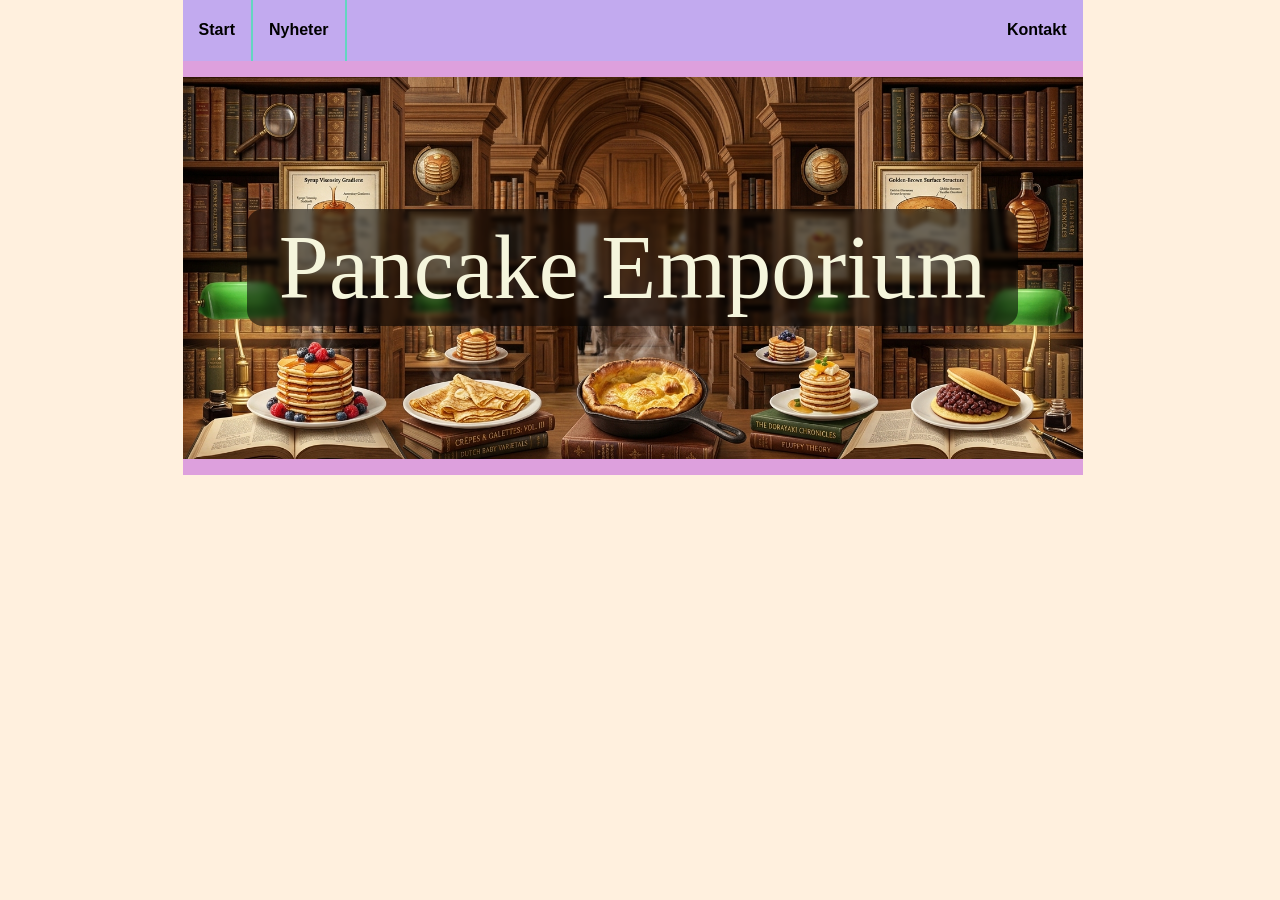
==== home.html @ 51b9dbff "skelett till startsidan" ====
<!doctype html>
<html lang="sv-SE">
	<head>
		<meta charset="utf-8" />
		<meta name="viewport" content="width=device-width" />
		<link rel="stylesheet" href="styles/styles.css" />
		<title>PANNKAKOR!!!</title>
	</head>

    <body>
        <div class="background">
            <header class="header">
				<nav class="main-menu">
					<ul class="nav-links">
						<li><a href="#">Start</a></li>
						<li><a href="#">Nyheter</a></li>
						<li><a href="#" id="contact">Kontakt</a></li>
					</ul>
				</nav>
			</header>

            <main>
                <section class="banner">
                    <img class="banner-image"
                    src="images/banner-no-logo.jpg"
                    alt="Library of all pancake knowledge known to man">
                    <section class="logo-container">
                        <h1>Pancake Emporium</h1>
                    </section>
                </section>
            </main>
        </div>
    </body>
</html>
---- styles/styles.css ----
*,
*::before,
*::after {
	box-sizing: border-box;
}

/* remove default spacing */
/* force styling of type through styling, rather than elements */

* {
	margin: 0;
	padding: 0;
	font: inherit;
	--favourite-color: plum;
}

html {
	scrollbar-gutter: stable;
	background-color: rgba(255, 228, 196, 0.546);
	/* background-color: oklch(from var(--favourite-color) l c -120deg); */
    display: flex;
    justify-content: center;
}

.background {
	background-color: var(--favourite-color);
}

img,
picture,
svg,
video {
	display: inline-block;
	max-width: 100%;
}

header {
	margin-bottom: 1rem;

}
/* .main-menu {
	display: flex;
} */
.nav-links {
	/* float: left; */
	display: flex;
	font-weight: bold;
	font-family: "Franklin Gothic Medium", "Arial Narrow", Arial, sans-serif;
	list-style-type: none;
	background-color: oklch(from var(--favourite-color) l 0.1 -60deg);

	li {
		border-right: 2.5px solid oklch(from var(--favourite-color) 0.8 c -180deg);

		&:last-of-type {
			border-right: none;
			margin-inline-start: auto;
		}
	}

	a {
		display: block;
		color: black;
		text-align: center;
		padding: 1rem 1rem;
		text-decoration: none;

		&:hover {
			background-color: oklch(from var(--favourite-color) l c 20deg);
			cursor: url("/images/moose-icon-32.png"), auto;
		}
	}
}
body {
	/* min-block-size: 100 svh;
	min-height: 100vh; */
	width: max(600px, 100vh);
	line-height: 1.6lh;
    display: flex;
    justify-content: center;
    
}



main {
	margin-block: 1em;
	font-family: sans-serif;

	h1,
	h2,
	h3 {
		margin: 0;
		margin-bottom: 0;
	}

	h2 {
		font-size: 1.4rem;
		font-weight: bold;
	}

	h3 {
		font-size: 1.2rem;
		font-weight: bold;
		font-style: italic;
	}

	ul,
	ol {
		list-style-position: inside;
		padding-inline-start: 1rem;
	}

	ul {
		list-style-type: disc;
	}

	ol {
		list-style-type: decimal;
	}
}
.contents {
	width: 100%;
	display: inline-block;



    
    
}

.sub-heading {
	font-size: 1.2rem;
	font-weight: bold;
    margin: 0;
	
}

.banner {
    display: grid;
    place-items: center;
    

    .banner-image {
        grid-column: 1 /2 ;
        grid-row: 1 / 2;
        width: max(100%, 60vh);
    }

    .logo-container {

        h1 {
            font-size: 10vh;
            font-family: Cambria, Cochin, Georgia, Times, 'Times New Roman', serif;
            color: beige;
            margin: 0;
            line-height: 1.3;
            
        }

        background-color: rgba(0, 0, 0, 0.548);
        backdrop-filter: blur(2px);
        padding-inline: 2rem;
        border-radius: 1rem;

        
        height: max-content;
        
        grid-column: 1 / 2;
        grid-row: 1 / 2;
        

        
        
    }
}

.recipie {
	background-color: oklch(from plum l c 20deg);
	
	margin-block: 1rem;
	line-height: 2;
	text-wrap-style: pretty;
    display: grid;
    grid-template-columns: 1fr 1fr;
    align-items: stretch;
    

    gap: 1rem;
    padding: 1rem;

    .recipie-name {
		font-family: monospace;
		font-size: 3rem;
		font-weight: bold;
        margin: none;
        	}

	p {
		margin-left: 1rem;
	}

    img {
        padding: 0;
    }

    /* > * {
        border: 20px solid green;
    } */
    
    > * {

        padding: 0.9rem;
        border: 0.1rem solid transparent;

        &:hover {
        box-shadow: 0 12px 24px rgba(0, 0, 0, 0.502);
        border-radius: 1%;
        border: 0.1rem solid oklch(from plum calc(l + 5) calc(c + 0.1) 20deg)
        }
    }
    

   .instructions {
        text-wrap-style: pretty;
        
        
   }

    



	/* li:hover {
		font-weight: bolder;
		background-color: oklch(from plum l c calc((sibling-index() - 1) * 20deg));
	} */
}

.serving-suggestion {
	display: flex;
	gap: 6%;
	max-width: 100%;

	img {
		max-width: 47%;
		object-fit: cover;
	}
}
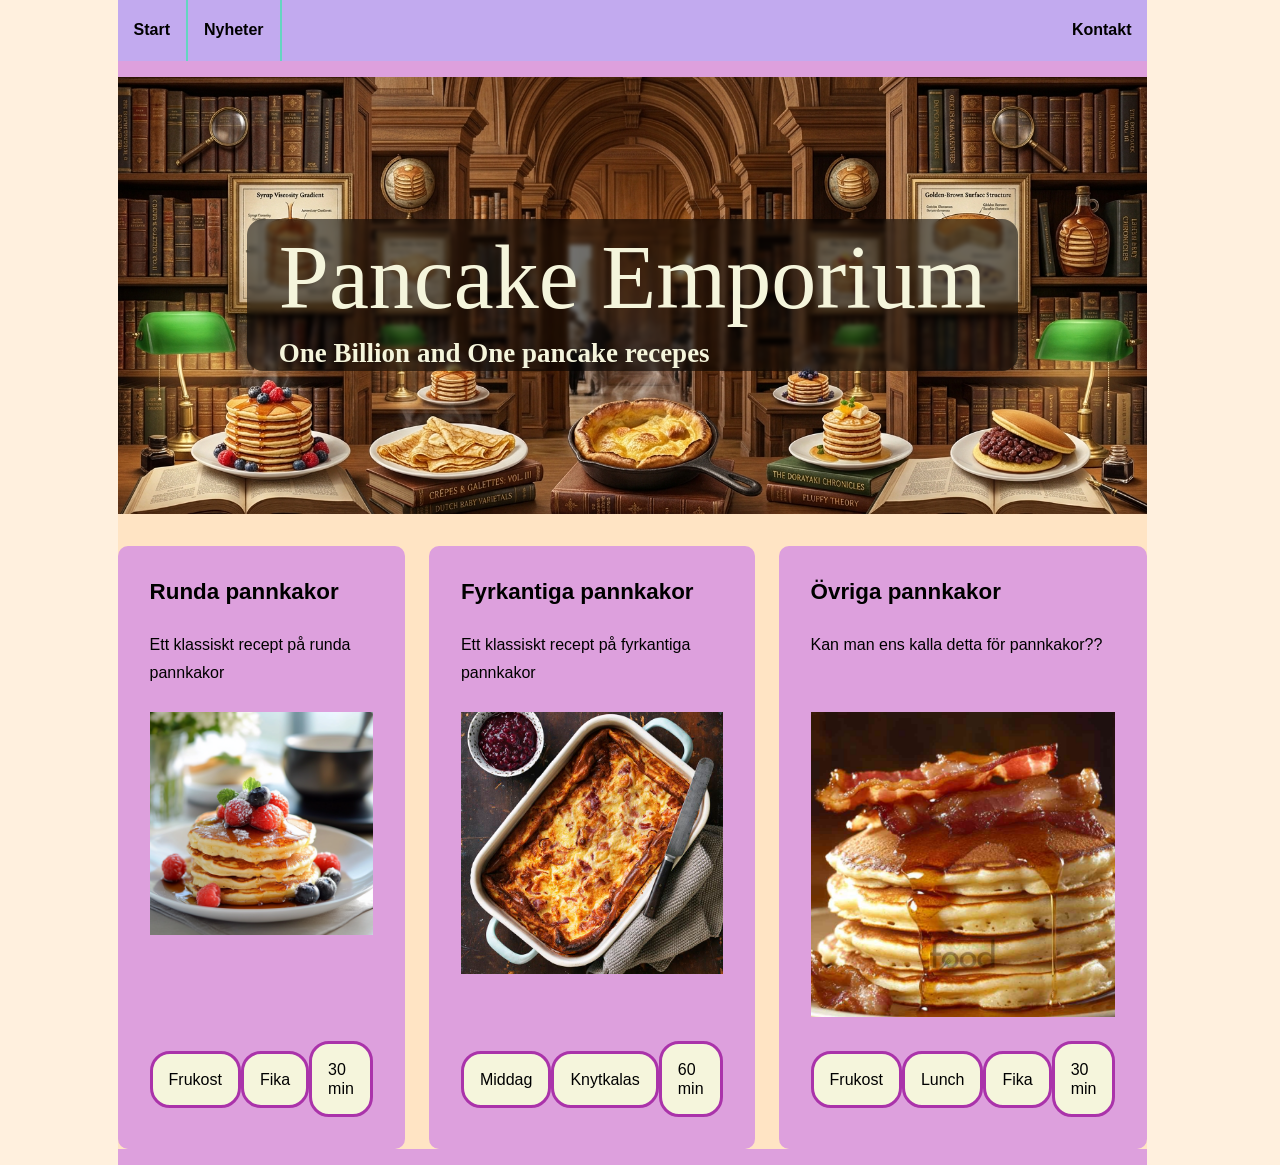
==== commit b4c707fa: "Grid, recepe cards" ====
--- a/home.html
+++ b/home.html
@@ -24,9 +24,48 @@
                     <img class="banner-image"
                     src="images/banner-no-logo.jpg"
                     alt="Library of all pancake knowledge known to man">
-                    <section class="logo-container">
+                    <div class="logo-container">
                         <h1>Pancake Emporium</h1>
-                    </section>
+                        <h2>One Billion and One pancake recepes</h2>
+                    </div>
+                </section>
+
+                <section class="recipe-cards-container">
+                    <div class="recipe-card" id="recipe1">
+                        <h2>Runda pannkakor</h2>
+                        <p>Ett klassiskt recept på runda pannkakor</p>
+                        <img class="recipe-teaser" src="images/Image_1-44-4079097114.png" alt="Runda pannkakor">
+                        <div class="tags-pill">
+                            <p>Frukost</p>
+                            <p>Fika</p>
+                            <p>30 min</p>
+                        </div>
+                    </div>
+
+                    <div class="recipe-card" id="recipe2">
+                        <h2>Fyrkantiga pannkakor</h2>
+                        <p>Ett klassiskt recept på fyrkantiga pannkakor</p>
+                        <img class="recipe-teaser" src="images/fläskpannkaka.jpg" alt="Fläskpannkaka">
+                        <div class="tags-pill">
+                            <p>Middag</p>
+                            <p>Knytkalas</p>
+                            <p>60 min</p>
+                        </div>
+                    
+                    </div>
+                    <div class="recipe-card" id="recipe3">
+                        <h2>Övriga pannkakor</h2>
+                        <p>Kan man ens kalla detta för pannkakor??</p>
+                        <img class="recepe-teaser" src="images/Pancakes-and-Bacon-2-578950304.jpg" alt="Pancakes with syrup and bacon">
+                        <div class="tags-pill">
+                            <p>Frukost</p>
+                            <p>Lunch</p>
+                            <p>Fika</p>
+                            <p>30 min</p>
+                        </div>
+                    </div>
+
+
                 </section>
             </main>
         </div>
--- a/styles/styles.css
+++ b/styles/styles.css
@@ -24,6 +24,8 @@
 
 .background {
 	background-color: var(--favourite-color);
+	border: 0;
+	padding: 0;
 }
 
 img,
@@ -86,6 +88,7 @@
 main {
 	margin-block: 1em;
 	font-family: sans-serif;
+	background-color: bisque;
 
 	h1,
 	h2,
@@ -149,7 +152,7 @@
 
     .logo-container {
 
-        h1 {
+        h1,h2 {
             font-size: 10vh;
             font-family: Cambria, Cochin, Georgia, Times, 'Times New Roman', serif;
             color: beige;
@@ -158,6 +161,8 @@
             
         }
 
+		h2 {font-size: 3vh;}
+
         background-color: rgba(0, 0, 0, 0.548);
         backdrop-filter: blur(2px);
         padding-inline: 2rem;
@@ -168,12 +173,56 @@
         
         grid-column: 1 / 2;
         grid-row: 1 / 2;
-        
-
-        
-        
-    }
-}
+                     
+    }
+}
+
+.recipe-cards-container {
+	margin-block-start: 1rem;
+	padding-block-start: 1rem;
+	
+	display: grid;
+	grid-template-columns: 1fr 1fr 1fr;
+	justify-items: center;
+	align-items: center;
+	gap: 1.5rem;
+	
+}
+
+.recipe-card {
+	display: grid;
+	grid-template-rows: subgrid;
+	background-color: plum;
+	grid-row: span 4;
+	padding: 2rem;
+	border-radius: 10px;
+
+	
+
+	img {
+		aspect-ratio: 1/1;
+		width: 100%;
+		object-fit: cover;
+	}
+}
+
+.tags-pill {
+	display: flex;
+	justify-content: space-around;
+	align-items: center;
+	
+	p {
+		background:beige;
+		padding: 1rem;
+		border: 0.2rem solid rgb(170, 51, 170);
+		border-radius: 20px;
+		line-height: 1.2;
+		flex: 0 1 auto;
+		
+	}
+	
+}
+
 
 .recipie {
 	background-color: oklch(from plum l c 20deg);
@@ -194,7 +243,7 @@
 		font-size: 3rem;
 		font-weight: bold;
         margin: none;
-        	}
+    }
 
 	p {
 		margin-left: 1rem;
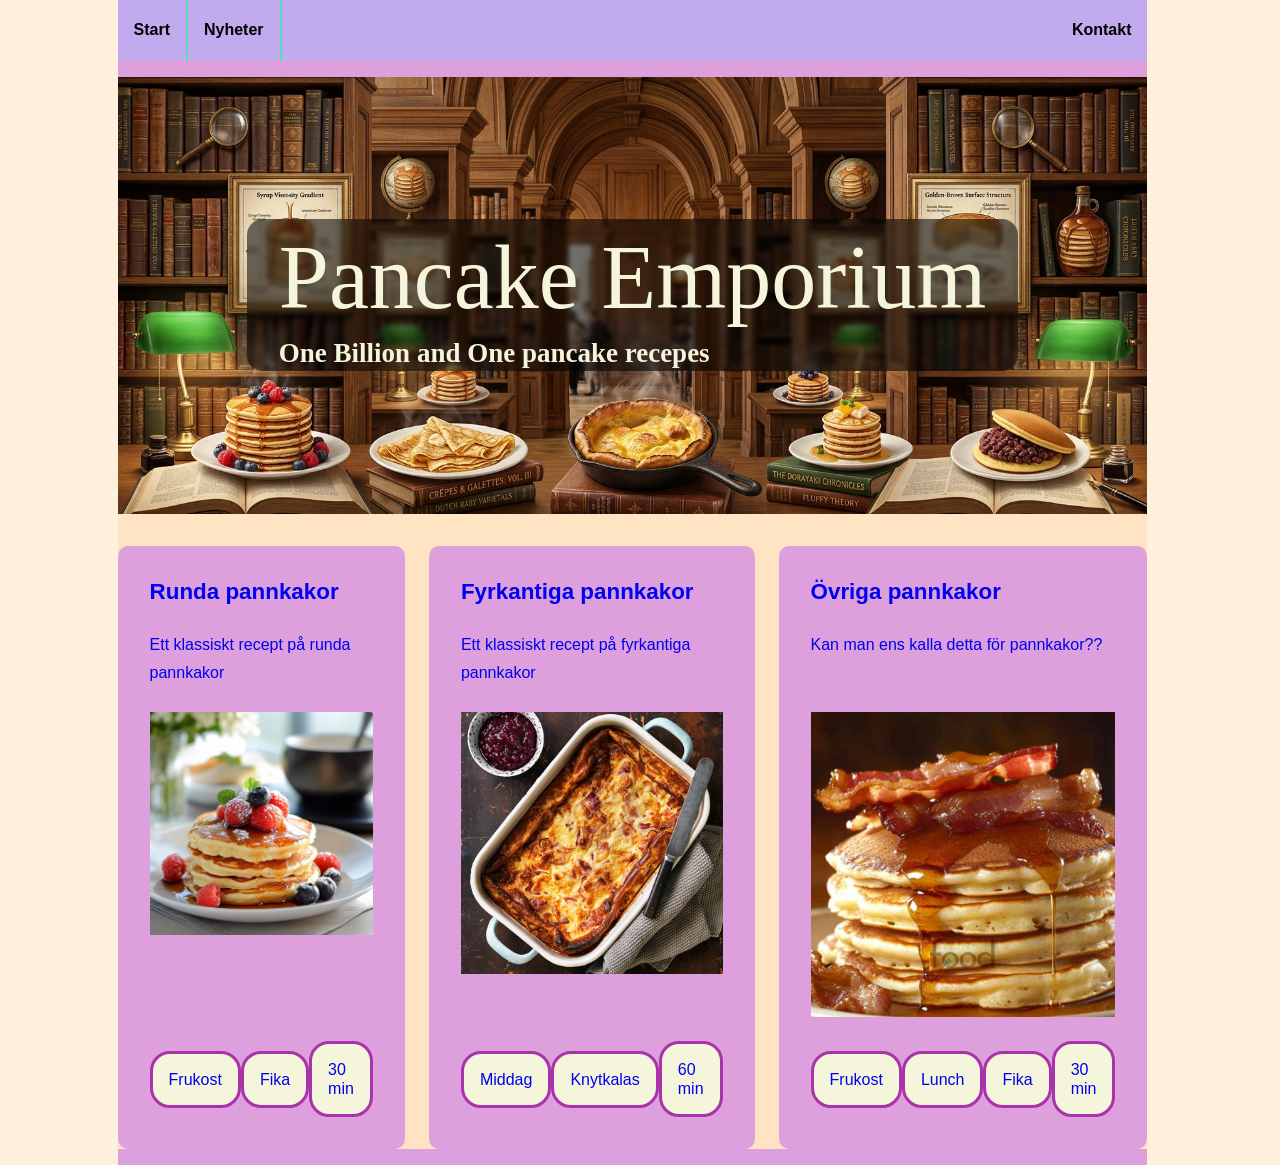
==== commit c21acff2: "grid, recepe cards forts" ====
--- a/home.html
+++ b/home.html
@@ -31,7 +31,7 @@
                 </section>
 
                 <section class="recipe-cards-container">
-                    <div class="recipe-card" id="recipe1">
+                    <a class="recipe-card" href="index.html" id="recipe1">
                         <h2>Runda pannkakor</h2>
                         <p>Ett klassiskt recept på runda pannkakor</p>
                         <img class="recipe-teaser" src="images/Image_1-44-4079097114.png" alt="Runda pannkakor">
@@ -40,9 +40,9 @@
                             <p>Fika</p>
                             <p>30 min</p>
                         </div>
-                    </div>
+                    </a>
 
-                    <div class="recipe-card" id="recipe2">
+                    <a class="recipe-card" href="index.html" id="recipe2">
                         <h2>Fyrkantiga pannkakor</h2>
                         <p>Ett klassiskt recept på fyrkantiga pannkakor</p>
                         <img class="recipe-teaser" src="images/fläskpannkaka.jpg" alt="Fläskpannkaka">
@@ -52,8 +52,8 @@
                             <p>60 min</p>
                         </div>
                     
-                    </div>
-                    <div class="recipe-card" id="recipe3">
+                    </a>
+                    <a class="recipe-card" href="index.html" id="recipe3">
                         <h2>Övriga pannkakor</h2>
                         <p>Kan man ens kalla detta för pannkakor??</p>
                         <img class="recepe-teaser" src="images/Pancakes-and-Bacon-2-578950304.jpg" alt="Pancakes with syrup and bacon">
@@ -63,7 +63,7 @@
                             <p>Fika</p>
                             <p>30 min</p>
                         </div>
-                    </div>
+                    </a>
 
 
                 </section>
--- a/styles/styles.css
+++ b/styles/styles.css
@@ -187,9 +187,11 @@
 	align-items: center;
 	gap: 1.5rem;
 	
+	
 }
 
 .recipe-card {
+	text-decoration: none;
 	display: grid;
 	grid-template-rows: subgrid;
 	background-color: plum;
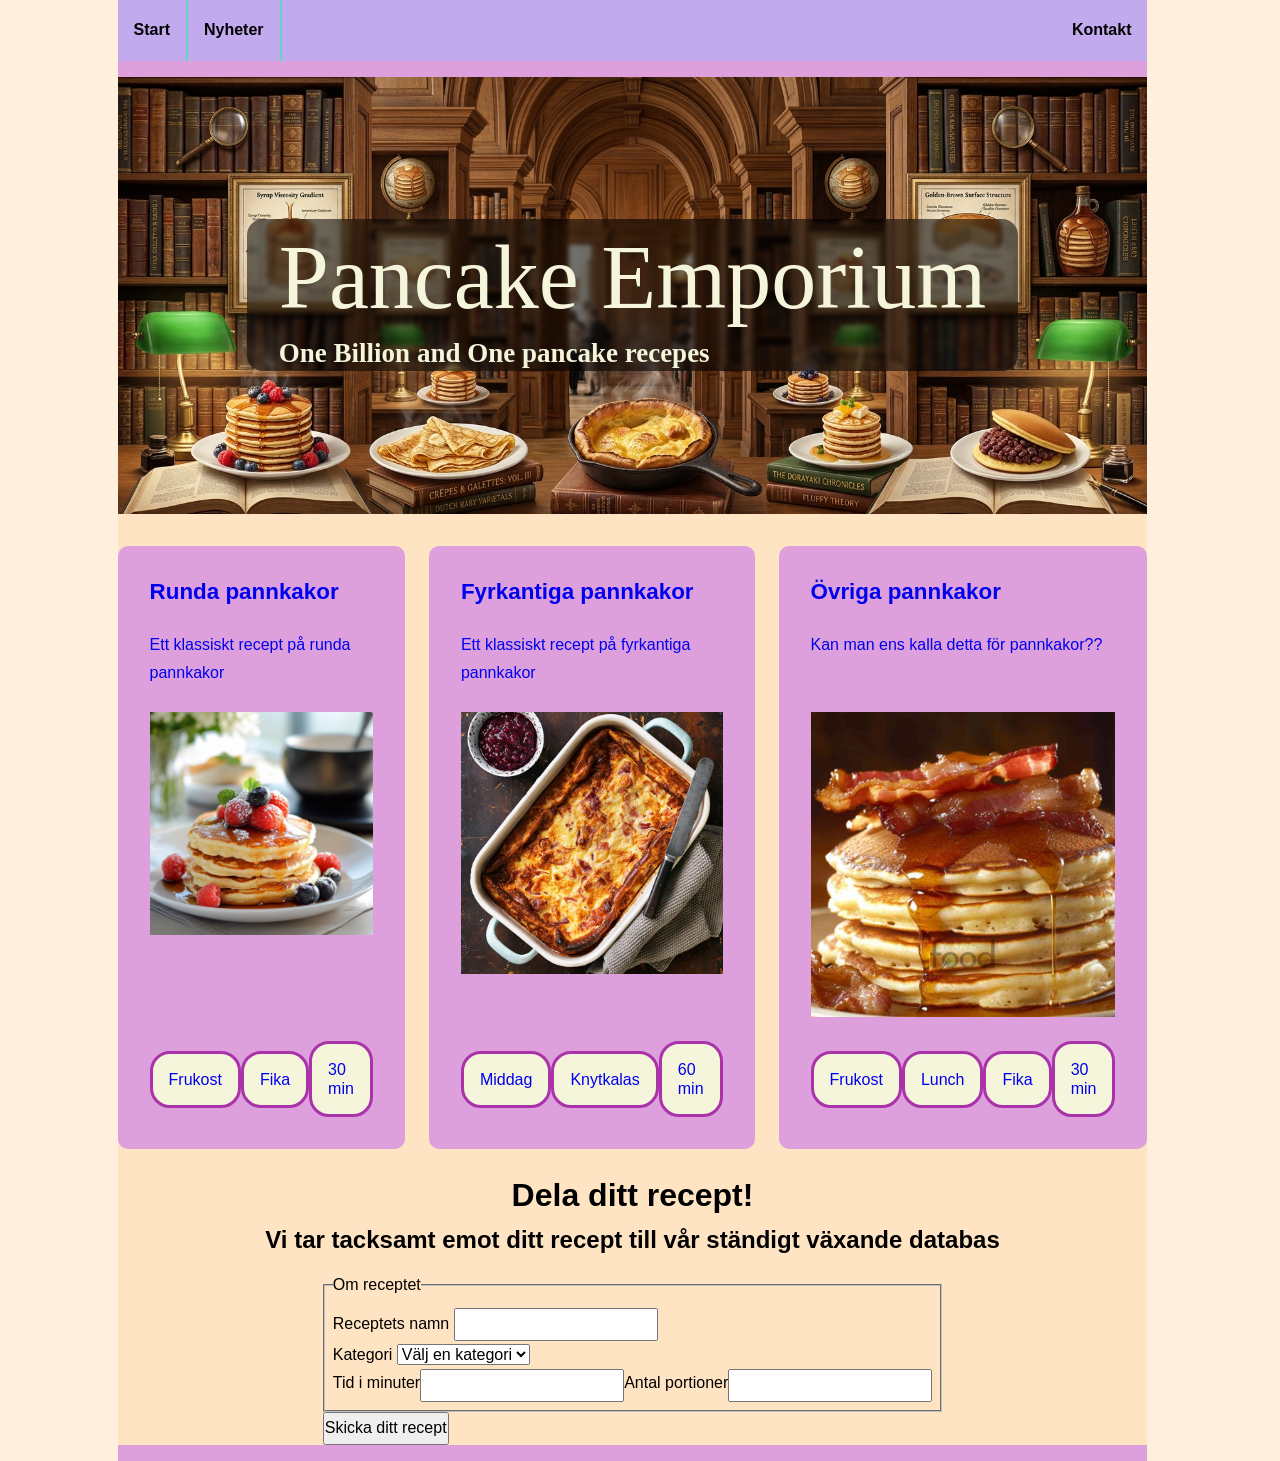
==== commit a77f34b8: "Forms part1" ====
--- a/home.html
+++ b/home.html
@@ -67,6 +67,42 @@
 
 
                 </section>
+                <section class="form-container">
+                    <h1>Dela ditt recept!</h1>
+                    <h2>Vi tar tacksamt emot ditt recept till vår ständigt växande databas</h2>
+                    <form action="" method="get">
+                        <fieldset class="recipe-name">
+                            <legend>Om receptet</legend>
+                                <div>
+                                    <label for="recipe-name">Receptets namn</label>
+                                    <input type="text" id="recipe-name" name="recipe-name" required>
+                                </div>
+
+                               <div>
+                                <label for="category">Kategori</label>
+                                <select name="category" id="category">
+                                    <option value="">Välj en kategori</option>
+                                    <option value="Frukost">Frukost</option>
+                                    <option value="Middag">Middag</option>
+                                    <option value="Lunch">Lunch</option>
+                                    <option value="Knytkalas">Knytkalas</option>
+                                    <option value="Fika">Fika</option>
+                                </select>
+                               </div>
+                               
+                            <div class="flex-div">
+                                <label for="time-required">Tid i minuter</label>
+                                <input type="text" id="time-required" name="time-required">
+
+                                <label for="number-portions">Antal portioner</label>
+                                <input type="text" id="number-portions" name="number portions">
+                            </div>
+                               
+                        </fieldset>
+
+                        <button type="submit">Skicka ditt recept</button>
+                    </form>
+                </section>
             </main>
         </div>
     </body>
--- a/styles/styles.css
+++ b/styles/styles.css
@@ -225,6 +225,41 @@
 	
 }
 
+.form-container {
+	margin-block-start: 2rem;
+	display:flex;
+	flex-direction: column;
+	align-items: center;
+
+
+	h1,h2 {
+		font-family: 'Segoe UI', Tahoma, Geneva, Verdana, sans-serif;
+		font-weight: bold;
+	}
+	h1 {
+		font-size: 2rem;
+		margin-block-end: 1rem;
+	}
+
+	h2 {
+		font-size: 1.5rem;
+		margin-block-end: 1rem;
+	}
+
+	fieldset {
+		padding: 0.5rem;
+		
+		option:not([value=""]) {
+			padding: 0.2rem;
+			font-weight: bold;
+		}
+	}
+
+	.flex-div {
+		display: flex;
+	}
+	
+}
 
 .recipie {
 	background-color: oklch(from plum l c 20deg);
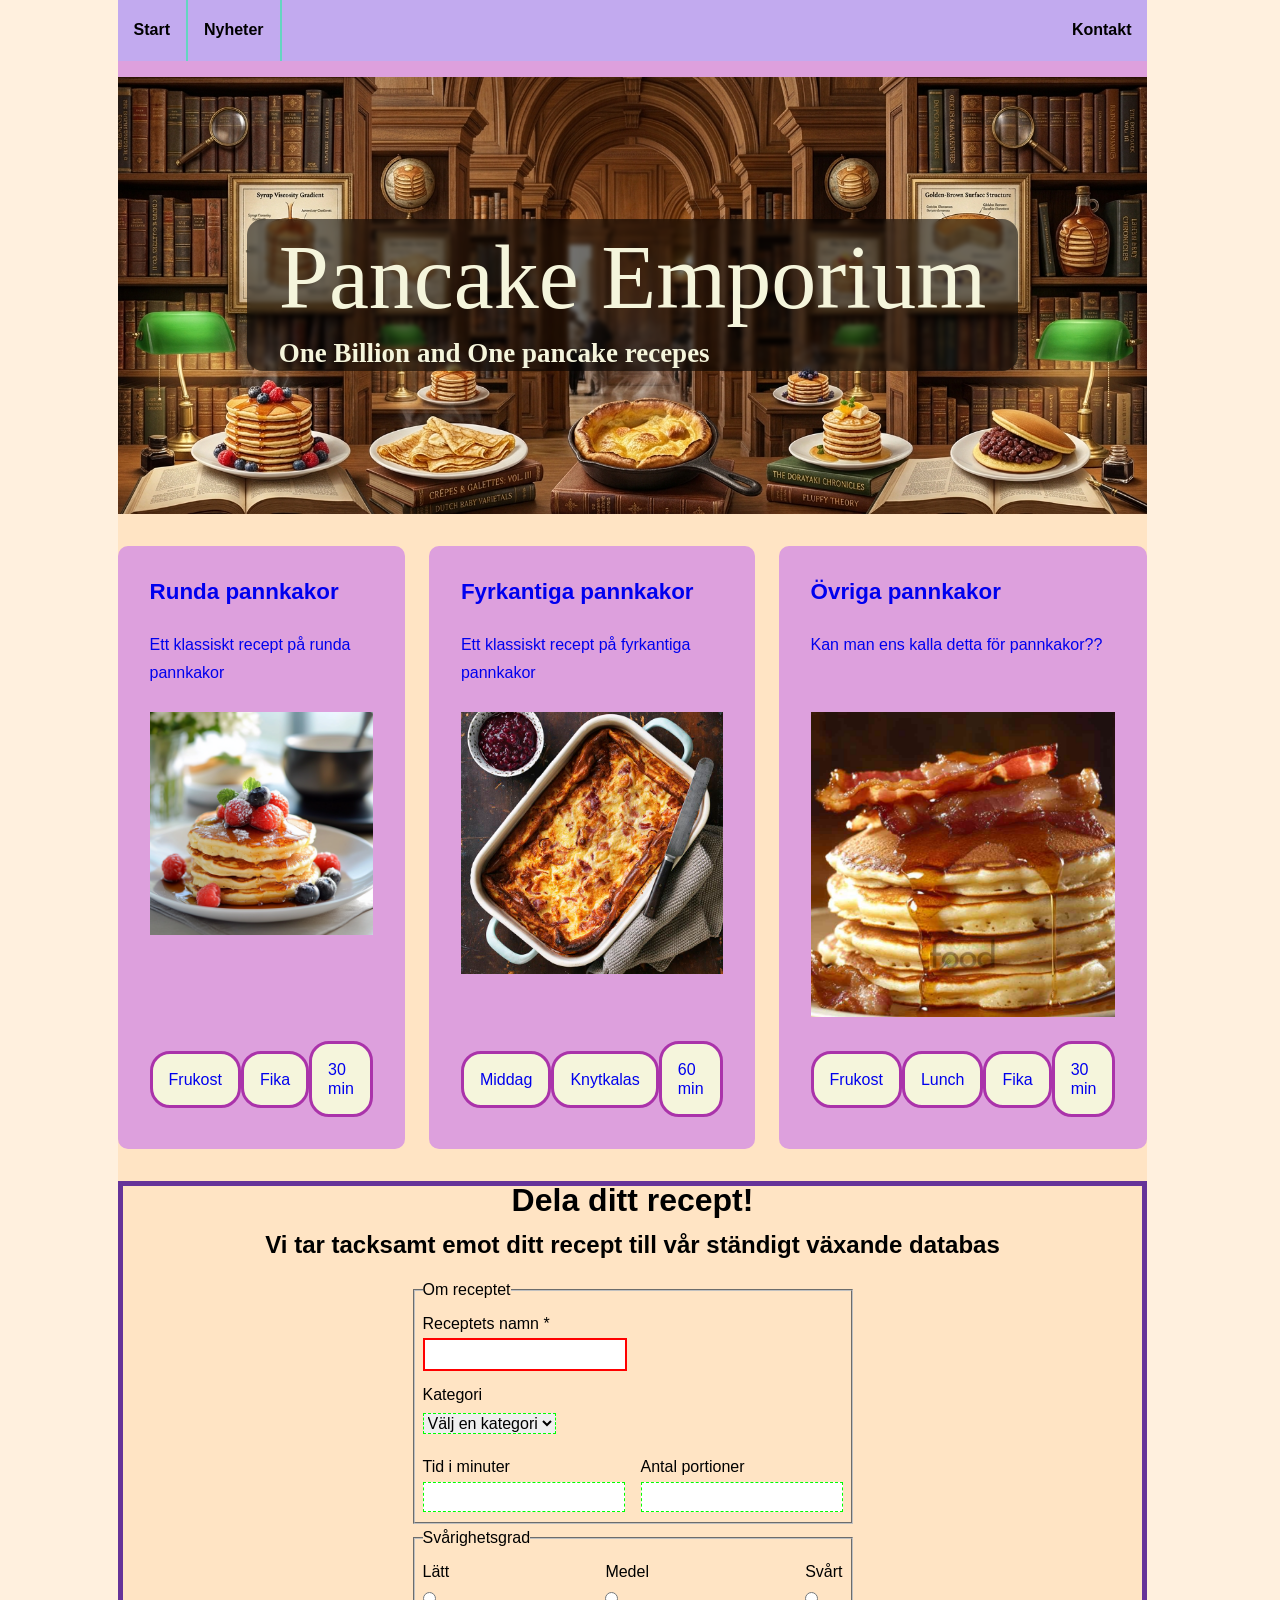
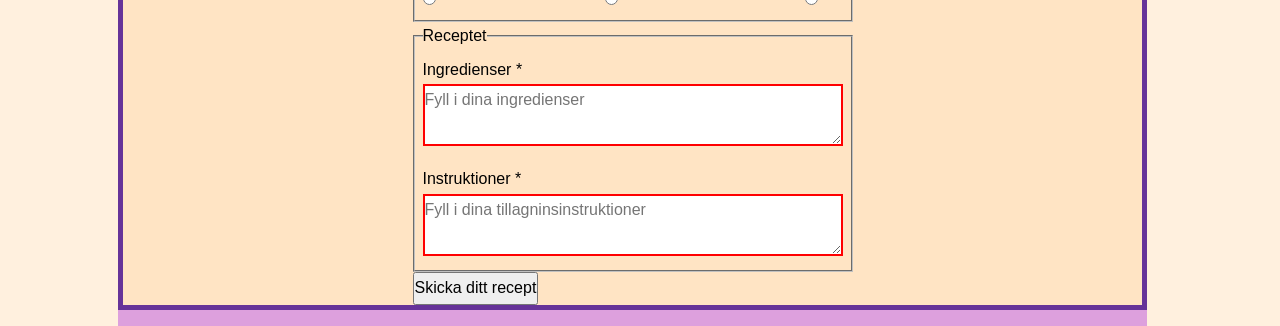
==== commit 7ced7b18: "forms part2" ====
--- a/home.html
+++ b/home.html
@@ -74,7 +74,7 @@
                         <fieldset class="recipe-name">
                             <legend>Om receptet</legend>
                                 <div>
-                                    <label for="recipe-name">Receptets namn</label>
+                                    <label for="recipe-name">Receptets namn *</label>
                                     <input type="text" id="recipe-name" name="recipe-name" required>
                                 </div>
 
@@ -91,15 +91,49 @@
                                </div>
                                
                             <div class="flex-div">
-                                <label for="time-required">Tid i minuter</label>
-                                <input type="text" id="time-required" name="time-required">
+                                <div class="input-group">
+                                    <label for="time-required">Tid i minuter</label>
+                                    <input type="text" id="time-required" name="time-required">
+                                </div>
 
-                                <label for="number-portions">Antal portioner</label>
-                                <input type="text" id="number-portions" name="number portions">
+                                <div class="input-group">
+                                    <label for="number-portions">Antal portioner</label>
+                                    <input type="text" id="number-portions" name="number portions">
+                                </div>
                             </div>
                                
                         </fieldset>
 
+                        <fieldset class="difficulty">
+                            <legend>Svårighetsgrad</legend>
+                                <div>
+                                    <label for="difficulty">Lätt</label>
+                                    <input type="radio" id="easy" value="easy" name="difficulty">
+                                </div>
+
+                                <div>
+                                    <label for="difficulty">Medel</label>
+                                    <input type="radio" id="medium" value="medium" name="difficulty">
+                                </div>
+
+                                <div>
+                                    <label for="difficulty">Svårt</label>
+                                    <input type="radio" id="hard" value="hard" name="difficulty">
+                                </div>
+                        </fieldset>
+
+                        <fieldset class="ingredients-instructions">
+                            <legend>Receptet</legend>
+                            <div>
+                                <label for="ingredients">Ingredienser *</label>
+                                <textarea id="ingredients" name="ingredients" required placeholder="Fyll i dina ingredienser"></textarea>
+                            </div>
+
+                            <div>
+                                <label for="instrucions">Instruktioner *</label>
+                                <textarea id="instructions" name="instructions" placeholder="Fyll i dina tillagninsinstruktioner" required ></textarea>
+                            </div>
+                        </fieldset>
                         <button type="submit">Skicka ditt recept</button>
                     </form>
                 </section>
--- a/styles/styles.css
+++ b/styles/styles.css
@@ -203,7 +203,7 @@
 
 	img {
 		aspect-ratio: 1/1;
-		width: 100%;
+		max-width: 100%;
 		object-fit: cover;
 	}
 }
@@ -230,6 +230,7 @@
 	display:flex;
 	flex-direction: column;
 	align-items: center;
+	border: 5px solid rebeccapurple;
 
 
 	h1,h2 {
@@ -246,18 +247,55 @@
 		margin-block-end: 1rem;
 	}
 
-	fieldset {
-		padding: 0.5rem;
+	label{
+			display: flex;
+			flex-direction: column;
+		}
+
+	.recipe-name,
+	.difficulty,
+	.ingredients-instructions {
+		padding-inline: 0.5rem;
+
+		div {
+			padding-block: 0.3rem;
+		}
+
+		& *:invalid {
+			border: 2px solid red;
+		}
 		
+		& *:valid {
+			border: 1px dashed lime;
+		}
+
 		option:not([value=""]) {
 			padding: 0.2rem;
 			font-weight: bold;
-		}
+		}	
+	}
+
+	.difficulty {
+		display: flex;
+		gap: 2rem;
+		justify-content: space-between;
 	}
 
 	.flex-div {
 		display: flex;
-	}
+		gap: 1rem;
+	}
+
+	.ingredients-instructions {
+		display: flex;
+		flex-direction: column;
+
+		textarea {
+			width: 100%;
+		}
+	}
+
+	
 	
 }
 
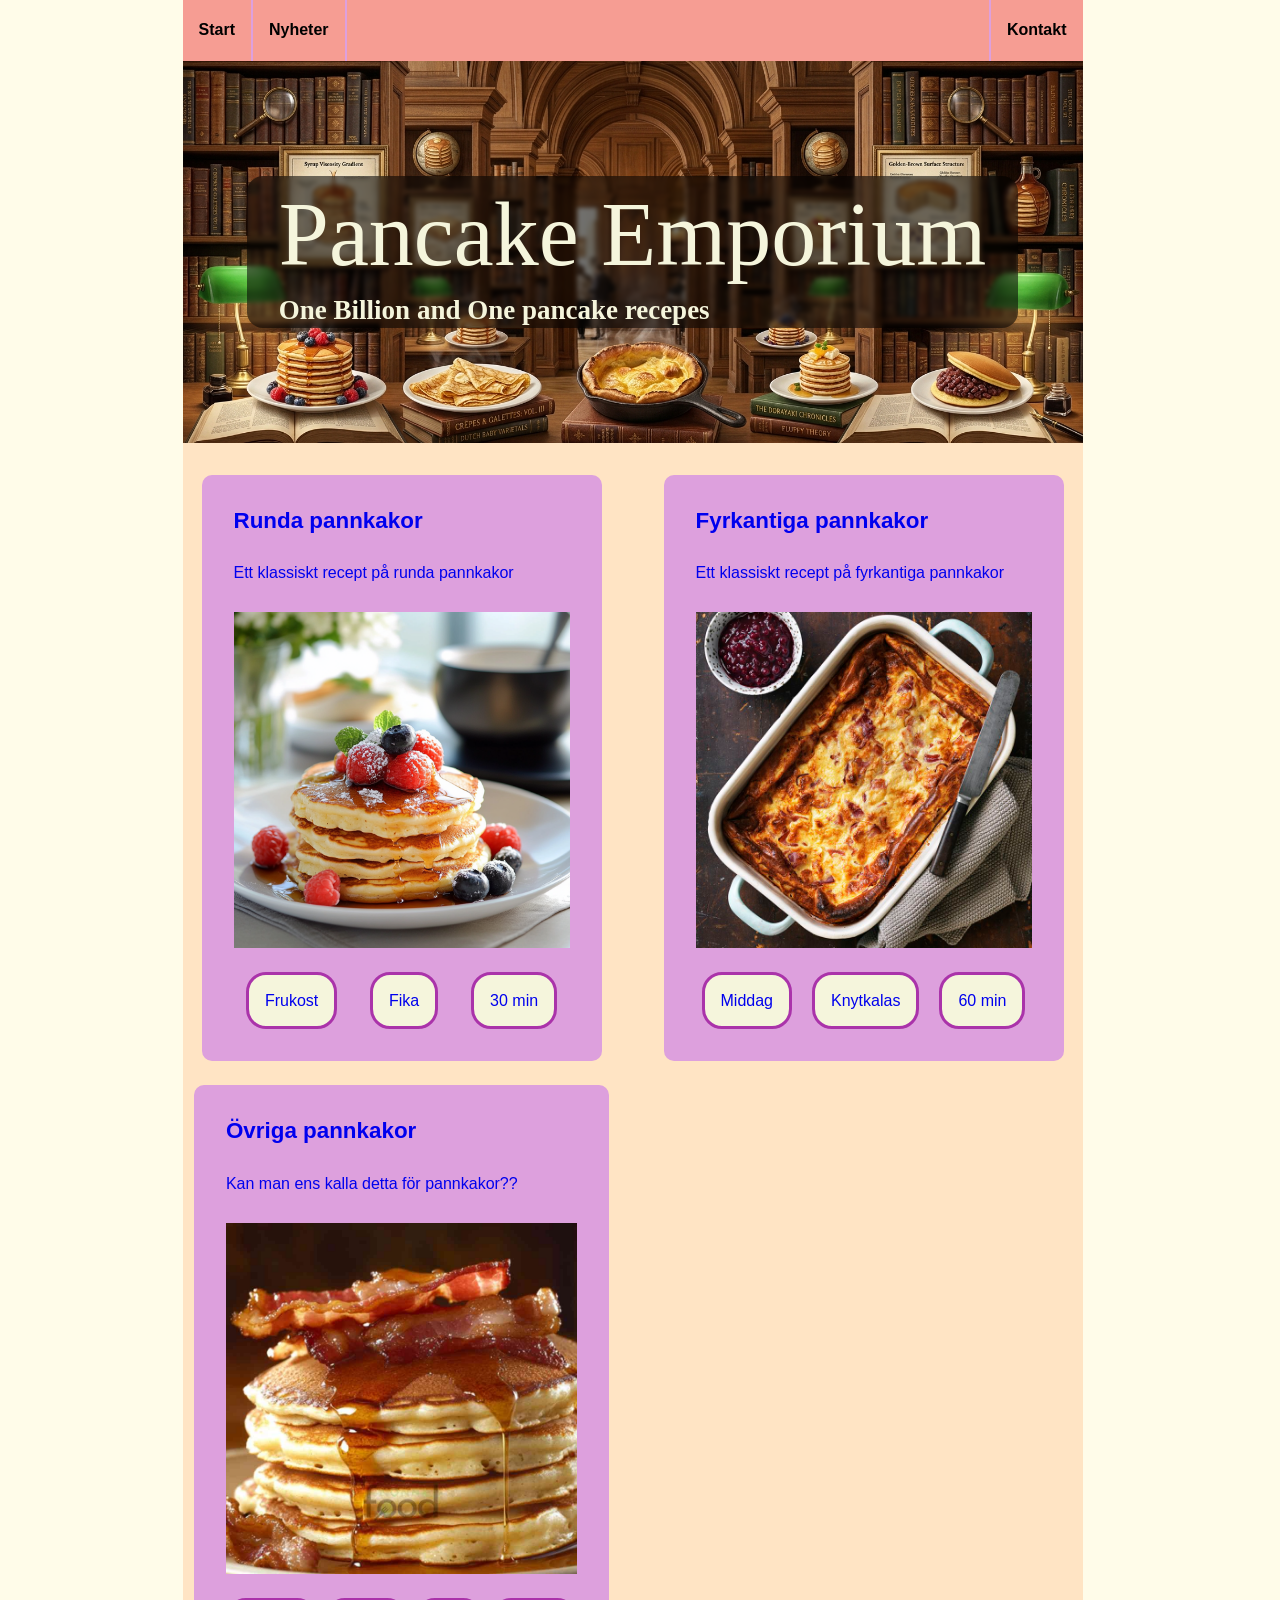
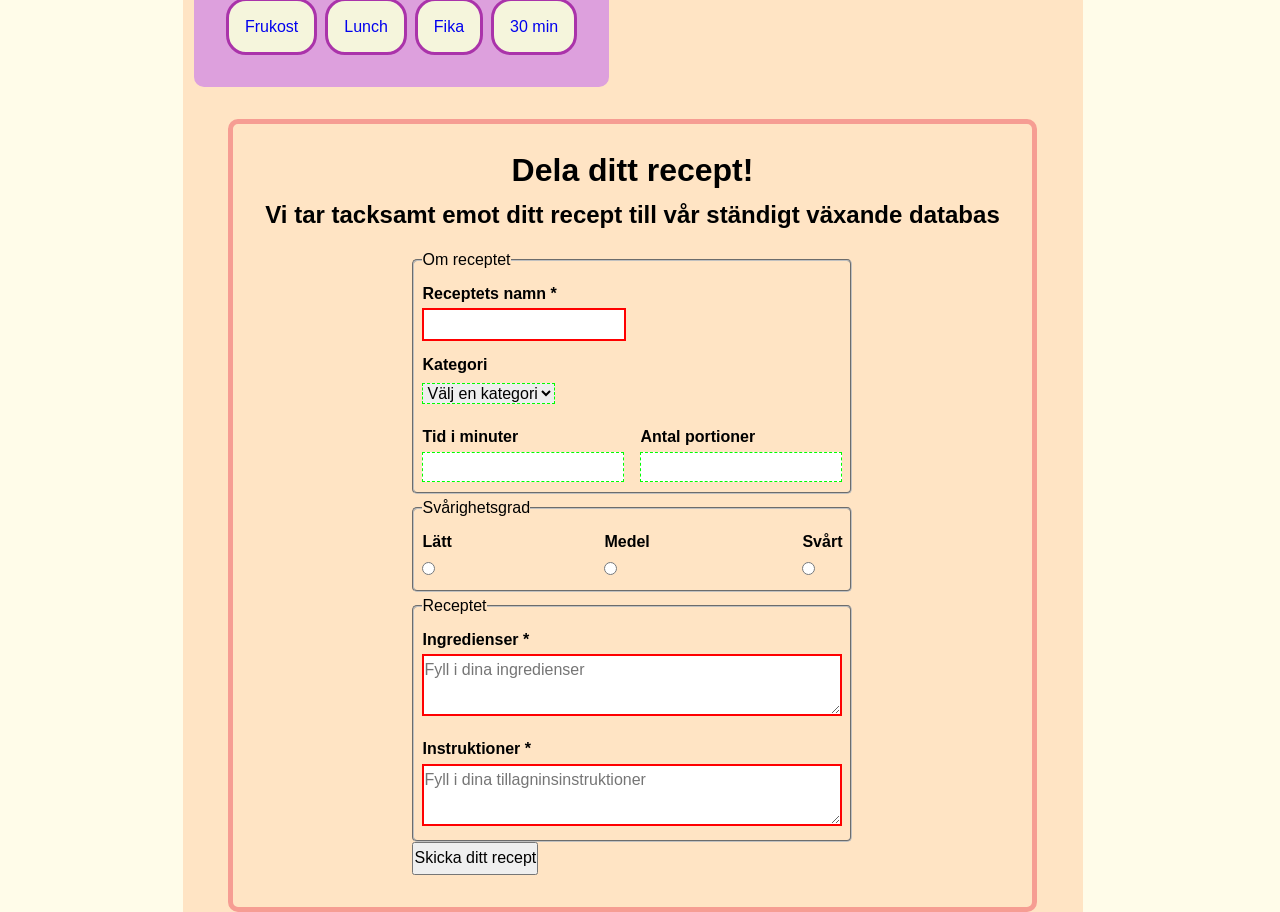
==== commit 40a7e9b6: "färgvariabler, möblerat om kod" ====
--- a/home.html
+++ b/home.html
@@ -56,7 +56,7 @@
                     <a class="recipe-card" href="index.html" id="recipe3">
                         <h2>Övriga pannkakor</h2>
                         <p>Kan man ens kalla detta för pannkakor??</p>
-                        <img class="recepe-teaser" src="images/Pancakes-and-Bacon-2-578950304.jpg" alt="Pancakes with syrup and bacon">
+                        <img class="recipe-teaser" src="images/Pancakes-and-Bacon-2-578950304.jpg" alt="Pancakes with syrup and bacon">
                         <div class="tags-pill">
                             <p>Frukost</p>
                             <p>Lunch</p>
@@ -64,9 +64,8 @@
                             <p>30 min</p>
                         </div>
                     </a>
+                </section>
 
-
-                </section>
                 <section class="form-container">
                     <h1>Dela ditt recept!</h1>
                     <h2>Vi tar tacksamt emot ditt recept till vår ständigt växande databas</h2>
--- a/styles/styles.css
+++ b/styles/styles.css
@@ -11,22 +11,26 @@
 	margin: 0;
 	padding: 0;
 	font: inherit;
-	--favourite-color: plum;
 }
 
 html {
 	scrollbar-gutter: stable;
-	background-color: rgba(255, 228, 196, 0.546);
-	/* background-color: oklch(from var(--favourite-color) l c -120deg); */
     display: flex;
     justify-content: center;
 }
 
-.background {
-	background-color: var(--favourite-color);
-	border: 0;
-	padding: 0;
-}
+:root {
+	--color-content-bg: plum;
+	--color-content-darker: rebeccapurple;
+	--color-light: bisque;
+	--color-content-accent: oklch(from var(--color-content-bg) l c calc(h + 60));
+	--color-lighter: oklch(from var(--color-light) calc(l + 0.1)  calc(c - 0.02) h);
+
+	background-color: var(--color-lighter);
+
+}
+
+
 
 img,
 picture,
@@ -36,43 +40,12 @@
 	max-width: 100%;
 }
 
-header {
+/* header {
 	margin-bottom: 1rem;
 
-}
-/* .main-menu {
-	display: flex;
 } */
-.nav-links {
-	/* float: left; */
-	display: flex;
-	font-weight: bold;
-	font-family: "Franklin Gothic Medium", "Arial Narrow", Arial, sans-serif;
-	list-style-type: none;
-	background-color: oklch(from var(--favourite-color) l 0.1 -60deg);
-
-	li {
-		border-right: 2.5px solid oklch(from var(--favourite-color) 0.8 c -180deg);
-
-		&:last-of-type {
-			border-right: none;
-			margin-inline-start: auto;
-		}
-	}
-
-	a {
-		display: block;
-		color: black;
-		text-align: center;
-		padding: 1rem 1rem;
-		text-decoration: none;
-
-		&:hover {
-			background-color: oklch(from var(--favourite-color) l c 20deg);
-			cursor: url("/images/moose-icon-32.png"), auto;
-		}
-	}
-}
+
+
 body {
 	/* min-block-size: 100 svh;
 	min-height: 100vh; */
@@ -83,12 +56,16 @@
     
 }
 
+.background {
+	background-color: transparent;
+	border: 0;
+	padding: 0;
+}
 
 
 main {
-	margin-block: 1em;
 	font-family: sans-serif;
-	background-color: bisque;
+	background-color:var(--color-light);
 
 	h1,
 	h2,
@@ -122,13 +99,42 @@
 		list-style-type: decimal;
 	}
 }
+.nav-links {
+	/* float: left; */
+	display: flex;
+	font-weight: bold;
+	font-family: "Franklin Gothic Medium", "Arial Narrow", Arial, sans-serif;
+	list-style-type: none;
+	background-color: var(--color-content-accent);
+
+	li {
+		border-inline-end: 2.5px solid var(--color-content-bg);
+
+		&:last-of-type {
+			border-inline-start: 2.5px solid var(--color-content-bg);
+			border-inline-end: none;
+			margin-inline-start: auto;
+		}
+	}
+
+	a {
+		display: block;
+		color: black;
+		text-align: center;
+		padding: 1rem 1rem;
+		text-decoration: none;
+
+		&:hover {
+			background-color: white;
+			/* background-color: oklch(from var(--favourite-color) calc(l + 0.2) c h); */
+			/* cursor: url("/images/moose-icon-32.png"), auto; */
+		}
+	}
+}
+
 .contents {
 	width: 100%;
-	display: inline-block;
-
-
-
-    
+	display: inline-block;   
     
 }
 
@@ -182,7 +188,8 @@
 	padding-block-start: 1rem;
 	
 	display: grid;
-	grid-template-columns: 1fr 1fr 1fr;
+	grid-template-columns: repeat(auto-fit,400px);
+	justify-content: space-around;
 	justify-items: center;
 	align-items: center;
 	gap: 1.5rem;
@@ -203,7 +210,7 @@
 
 	img {
 		aspect-ratio: 1/1;
-		max-width: 100%;
+		width: 100%;
 		object-fit: cover;
 	}
 }
@@ -212,7 +219,7 @@
 	display: flex;
 	justify-content: space-around;
 	align-items: center;
-	
+	gap: 0.5rem;
 	p {
 		background:beige;
 		padding: 1rem;
@@ -220,6 +227,7 @@
 		border-radius: 20px;
 		line-height: 1.2;
 		flex: 0 1 auto;
+		text-wrap: nowrap;
 		
 	}
 	
@@ -227,11 +235,14 @@
 
 .form-container {
 	margin-block-start: 2rem;
+	margin-inline: auto;
+	padding: 2rem;
 	display:flex;
 	flex-direction: column;
 	align-items: center;
-	border: 5px solid rebeccapurple;
-
+	border: 5px solid var(--color-content-accent);
+	border-radius: 10px;
+	width: max-content;
 
 	h1,h2 {
 		font-family: 'Segoe UI', Tahoma, Geneva, Verdana, sans-serif;
@@ -250,12 +261,16 @@
 	label{
 			display: flex;
 			flex-direction: column;
+			font-weight: 600;
+
 		}
 
 	.recipe-name,
 	.difficulty,
 	.ingredients-instructions {
 		padding-inline: 0.5rem;
+		border-radius: 5px;
+		
 
 		div {
 			padding-block: 0.3rem;
@@ -328,9 +343,6 @@
         padding: 0;
     }
 
-    /* > * {
-        border: 20px solid green;
-    } */
     
     > * {
 
@@ -348,17 +360,8 @@
    .instructions {
         text-wrap-style: pretty;
         
-        
    }
 
-    
-
-
-
-	/* li:hover {
-		font-weight: bolder;
-		background-color: oklch(from plum l c calc((sibling-index() - 1) * 20deg));
-	} */
 }
 
 .serving-suggestion {
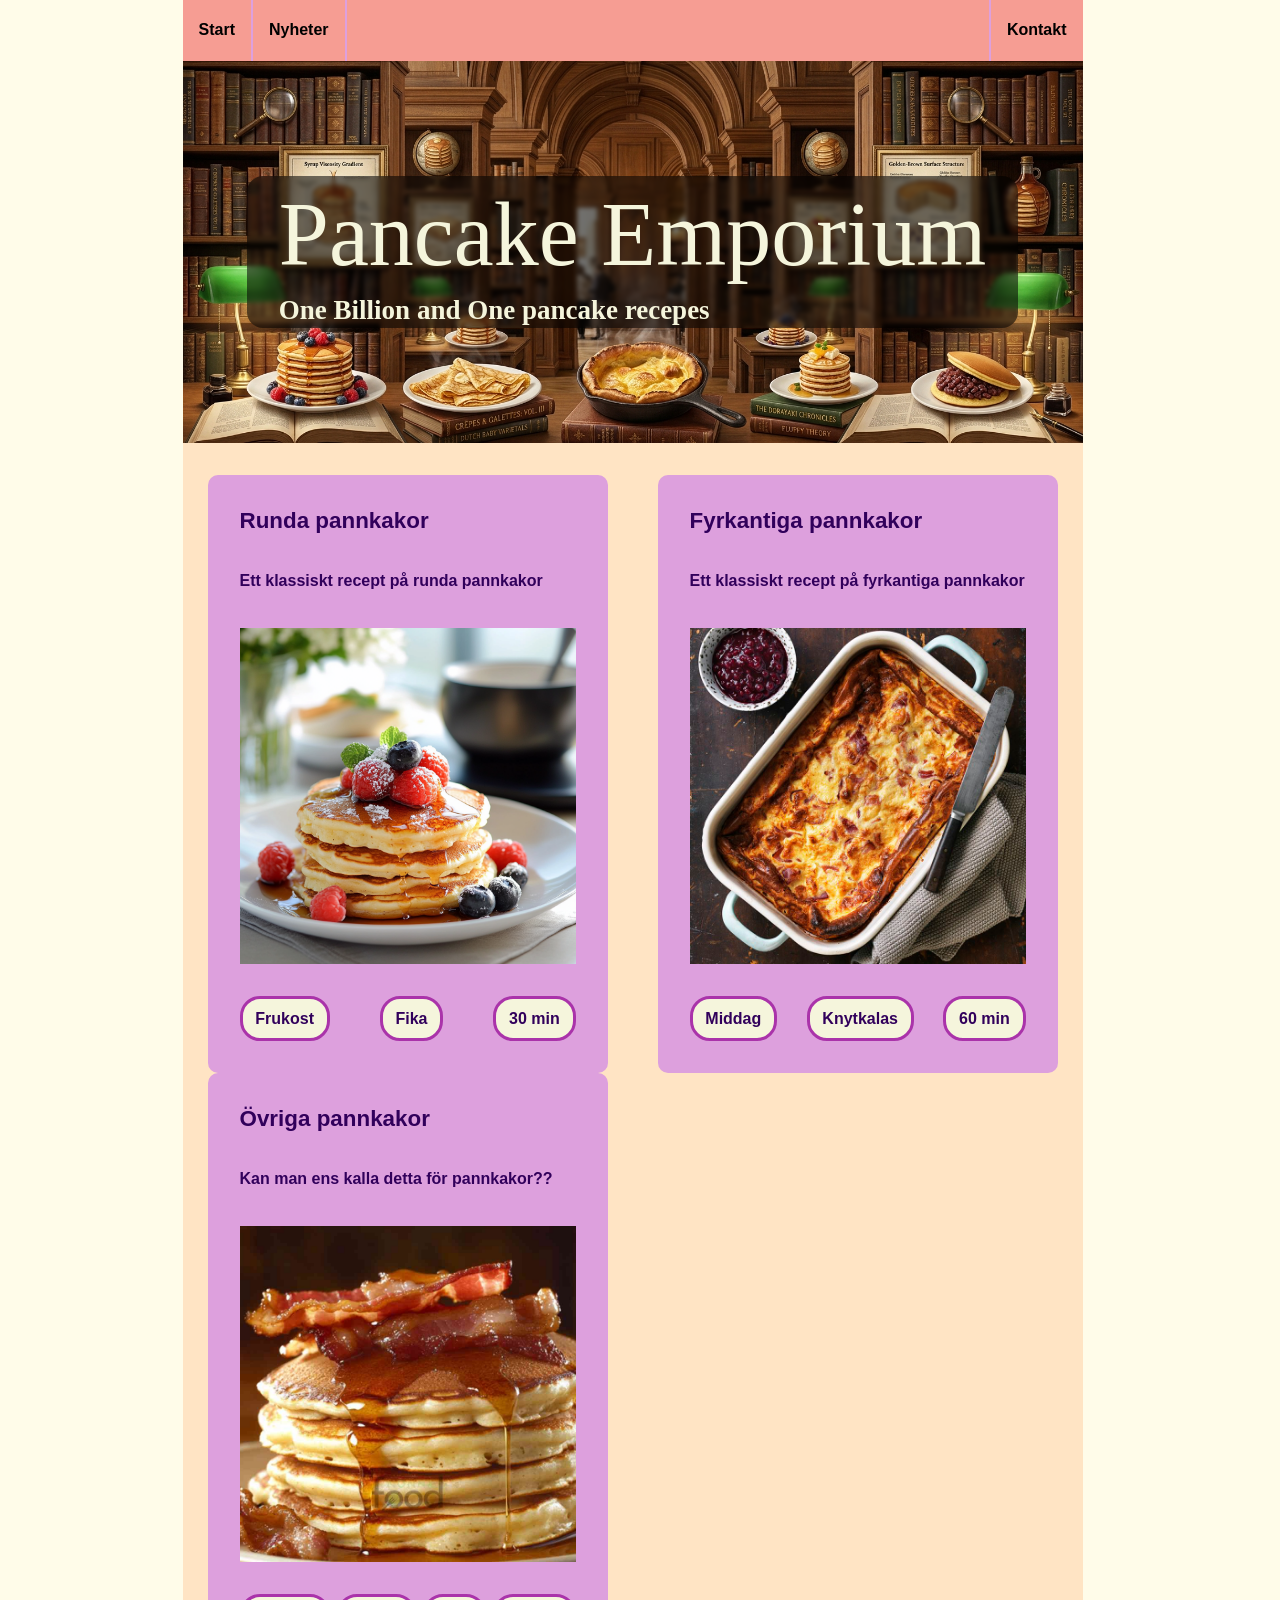
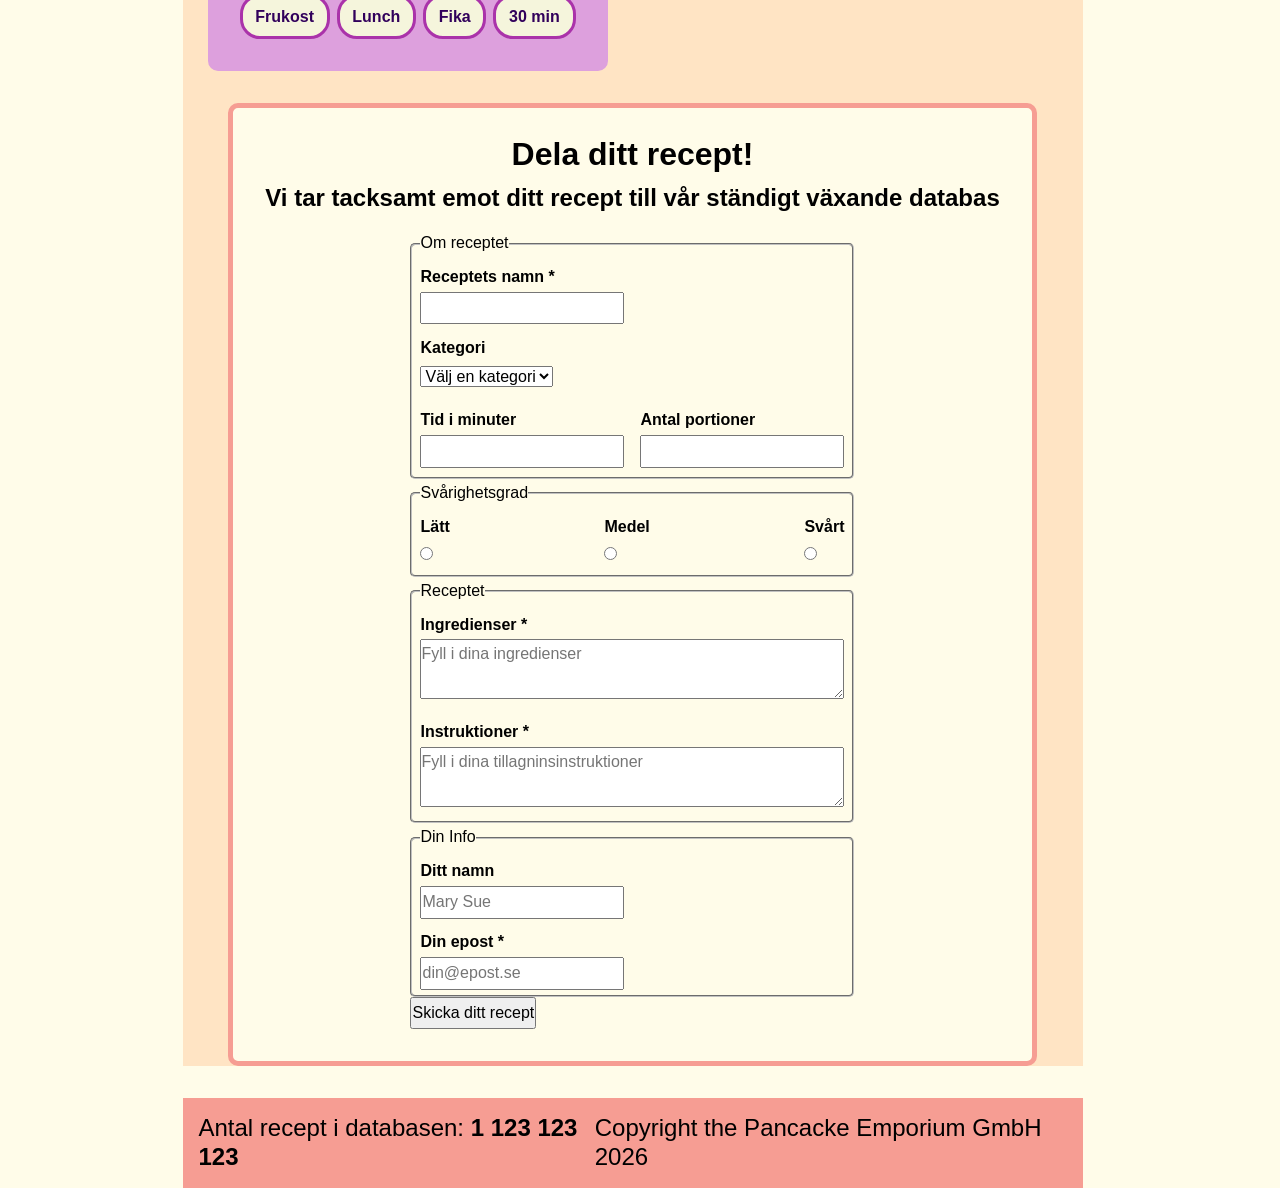
==== commit d6a7e4f5: "Checkbox,footer, andra justeringar" ====
--- a/home.html
+++ b/home.html
@@ -12,7 +12,7 @@
             <header class="header">
 				<nav class="main-menu">
 					<ul class="nav-links">
-						<li><a href="#">Start</a></li>
+						<li><a href="#" aria-current="page">Start</a></li>
 						<li><a href="#">Nyheter</a></li>
 						<li><a href="#" id="contact">Kontakt</a></li>
 					</ul>
@@ -133,10 +133,32 @@
                                 <textarea id="instructions" name="instructions" placeholder="Fyll i dina tillagninsinstruktioner" required ></textarea>
                             </div>
                         </fieldset>
+                        <fieldset class="contact">
+                            <legend>Din Info</legend>
+                            <div>
+                                <label for="name">Ditt namn</label>
+                                <input type="text" id="name" name="name" placeholder="Mary Sue">
+                            </div>
+
+                            <div>
+                                <label for="email">Din epost *</label>
+                                <input type="email" id="email" name="email" placeholder="din@epost.se" required >
+                            </div>
+                        </fieldset>
                         <button type="submit">Skicka ditt recept</button>
                     </form>
                 </section>
             </main>
+
+            <footer class="footer">
+                <div class="container-left">
+                    <p>Antal recept i databasen: <b>1 123 123 123</b></p>
+                </div>
+
+                <div class="container-right">
+                    <p>Copyright the Pancacke Emporium GmbH 2026</p>
+                </div>
+            </footer>
         </div>
     </body>
 </html>
--- a/styles/styles.css
+++ b/styles/styles.css
@@ -21,7 +21,7 @@
 
 :root {
 	--color-content-bg: plum;
-	--color-content-darker: rebeccapurple;
+	--color-content-darker: oklch(from rebeccapurple calc(l - 0.2) c h);
 	--color-light: bisque;
 	--color-content-accent: oklch(from var(--color-content-bg) l c calc(h + 60));
 	--color-lighter: oklch(from var(--color-light) calc(l + 0.1)  calc(c - 0.02) h);
@@ -49,7 +49,7 @@
 body {
 	/* min-block-size: 100 svh;
 	min-height: 100vh; */
-	width: max(600px, 100vh);
+	width: clamp(400px,100vh,100%);
 	line-height: 1.6lh;
     display: flex;
     justify-content: center;
@@ -133,8 +133,8 @@
 }
 
 .contents {
-	width: 100%;
-	display: inline-block;   
+	/* width: 100%;
+	display: inline-block;   */ 
     
 }
 
@@ -192,7 +192,7 @@
 	justify-content: space-around;
 	justify-items: center;
 	align-items: center;
-	gap: 1.5rem;
+	
 	
 	
 }
@@ -201,10 +201,13 @@
 	text-decoration: none;
 	display: grid;
 	grid-template-rows: subgrid;
+	color: var(--color-content-darker);
 	background-color: plum;
 	grid-row: span 4;
 	padding: 2rem;
 	border-radius: 10px;
+	font-weight: 550;
+	gap: 2rem;
 
 	
 
@@ -217,12 +220,12 @@
 
 .tags-pill {
 	display: flex;
-	justify-content: space-around;
+	justify-content: space-between;
 	align-items: center;
-	gap: 0.5rem;
 	p {
 		background:beige;
-		padding: 1rem;
+		padding-inline: 0.8rem;
+		padding-block: 0.6rem;
 		border: 0.2rem solid rgb(170, 51, 170);
 		border-radius: 20px;
 		line-height: 1.2;
@@ -243,6 +246,7 @@
 	border: 5px solid var(--color-content-accent);
 	border-radius: 10px;
 	width: max-content;
+	background-color: var(--color-lighter);
 
 	h1,h2 {
 		font-family: 'Segoe UI', Tahoma, Geneva, Verdana, sans-serif;
@@ -258,16 +262,17 @@
 		margin-block-end: 1rem;
 	}
 
-	label{
+	label {
 			display: flex;
 			flex-direction: column;
 			font-weight: 600;
 
-		}
+	}
 
 	.recipe-name,
 	.difficulty,
-	.ingredients-instructions {
+	.ingredients-instructions,
+	.contact {
 		padding-inline: 0.5rem;
 		border-radius: 5px;
 		
@@ -276,12 +281,14 @@
 			padding-block: 0.3rem;
 		}
 
-		& *:invalid {
+		& *:user-invalid {
 			border: 2px solid red;
+			border-radius: 5px;
 		}
 		
-		& *:valid {
+		& *:user-valid {
 			border: 1px dashed lime;
+			border-radius: 5px;
 		}
 
 		option:not([value=""]) {
@@ -313,6 +320,11 @@
 	
 	
 }
+
+:focus-visible {
+		outline: 3px solid var(--color-content-darker);
+		outline-offset: 3px;
+	}
 
 .recipie {
 	background-color: oklch(from plum l c 20deg);
@@ -362,15 +374,51 @@
         
    }
 
+   .ingredients  li {
+	list-style-type: none;
+
+	&:has(input:checked) {
+		text-decoration: line-through;
+
+		::after {
+			content: '☑️';
+			margin-inline-start: 2rem;
+			text-decoration: unset; /* Varför funkar inte detta? */
+			
+		}
+	}
+   }
+
 }
 
 .serving-suggestion {
 	display: flex;
 	gap: 6%;
 	max-width: 100%;
+	flex-wrap: wrap;
 
 	img {
 		max-width: 47%;
 		object-fit: cover;
 	}
 }
+
+footer {
+	margin-block-start: 2rem;
+	padding: 1rem;
+	display: flex;
+	justify-content: space-between;
+	background: var(--color-content-accent);
+	
+	p {
+		font-size: 1.5rem;
+		font-family: 'Segoe UI', Tahoma, Geneva, Verdana, sans-serif;
+
+		b {
+			font-weight: bold;
+		}
+
+	}
+
+
+}
